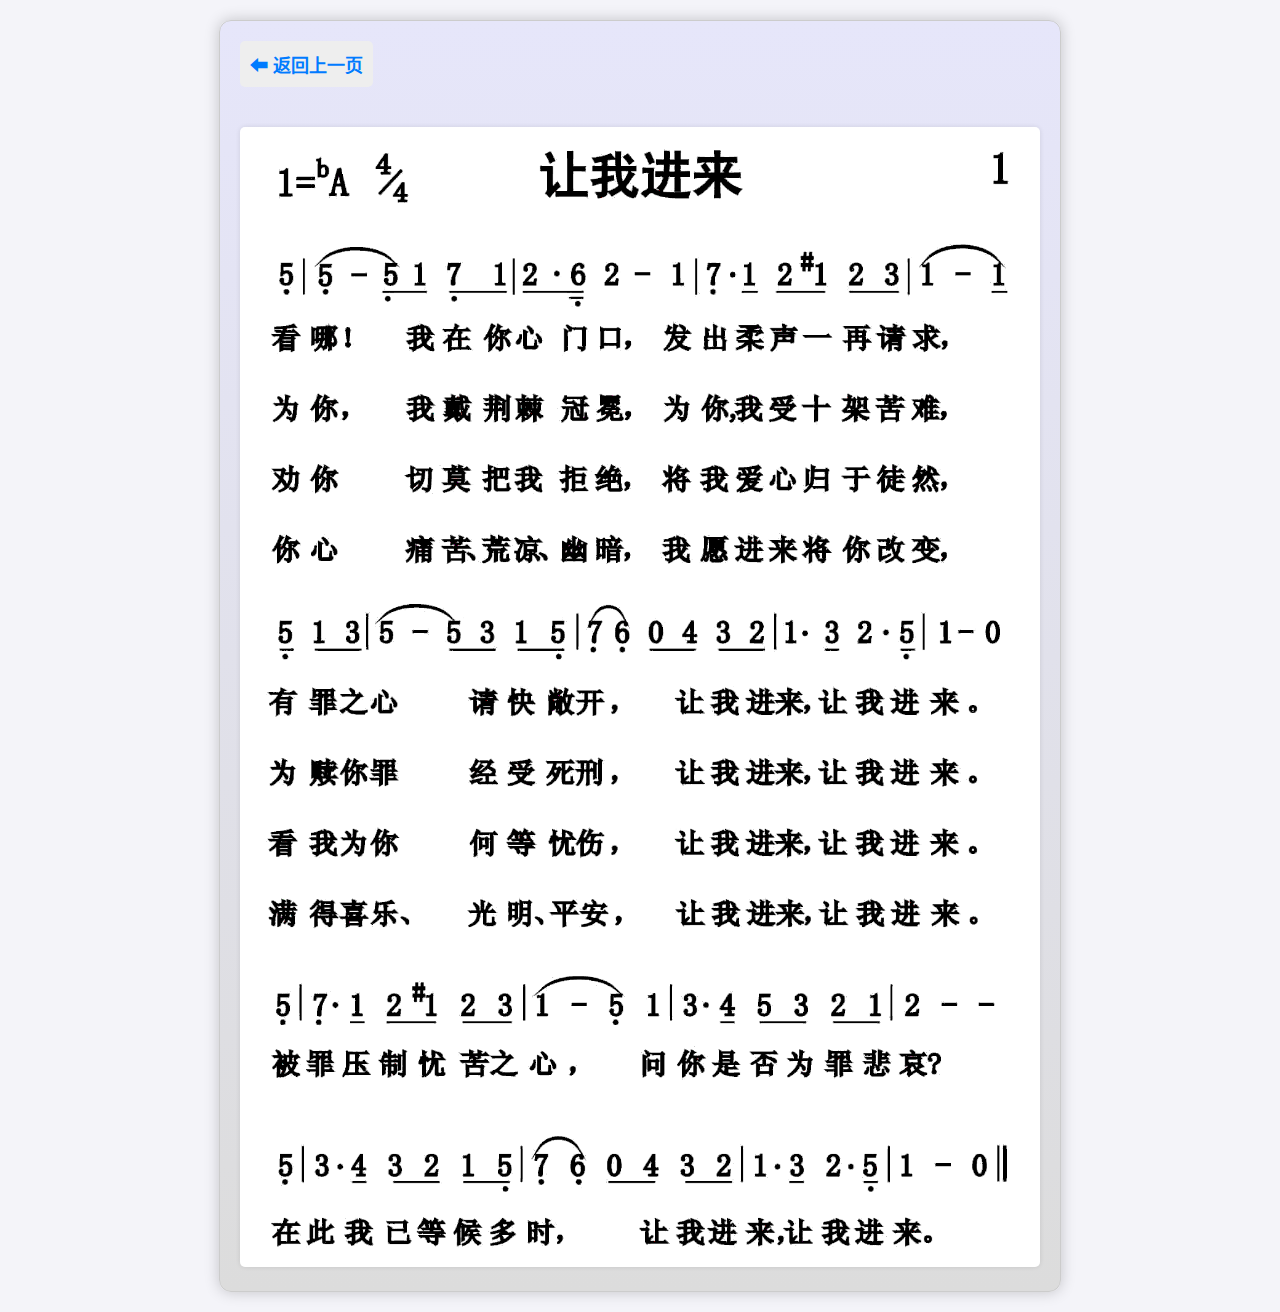
==== songbook1/song1.html @ 6d6421c2 "-wu" ====
<!DOCTYPE html>
<html lang="zh-CN">
<head>
    <meta charset="UTF-8">
    <meta name="viewport" content="width=device-width, initial-scale=1.0">
    <title>1 歌名 - 歌谱</title>
    <link rel="stylesheet" href="../styles.css">
</head>
<body class="song-background">
    <div class="container">
        <div class="back-link">
            <a href="javascript:void(0);" onclick="history.back();">⬅ 返回上一页</a>
        </div>
        <!-- 第一张图片 -->
        <img src="../images/songbook1/song1.jpg" alt="1 歌名 歌谱 第1页" style="max-width: 100%; height: auto;">
    </div>
</body>
</html>
---- styles.css ----
/* 通用样式 */
body {
    font-family: 'Segoe UI', Tahoma, Geneva, Verdana, sans-serif;
    margin: 0;
    padding: 20px;
    background-color: #f4f4f9;
    color: #333;
}

.container {
    max-width: 800px;
    margin: 0 auto;
    padding: 20px;
    background: linear-gradient(to bottom, #e6e6fa, #dcdcdc); /* 柔和的蓝灰色渐变背景 */
    box-shadow: 0 0 15px rgba(0, 0, 0, 0.2);
    border-radius: 12px;
    border: 1px solid #ccc; /* 细边框增加层次感 */
    position: relative;
    overflow: hidden;
}

h1 {
    text-align: center;
    color: #333;
    font-size: 2.2em;
    font-weight: bold;
    margin-bottom: 20px;
    text-shadow: 1px 1px 2px rgba(0, 0, 0, 0.1); /* 增加文字阴影 */
    position: relative;
    z-index: 1;
}

#songbookButtons {
    display: flex;
    justify-content: center;
    margin-bottom: 20px;
    position: relative;
    z-index: 1;
}

#songbookButtons button {
    margin: 10px;
    padding: 12px 24px; /* 增大按钮尺寸 */
    font-size: 18px; /* 增大字体 */
    cursor: pointer;
    color: #fff;
    border: none;
    border-radius: 8px;
    transition: background-color 0.3s, transform 0.3s;
    box-shadow: 0 4px 8px rgba(0, 0, 0, 0.1);
}

/* 颂赞按钮样式 */
#songbookButtons button[data-songbook="songbook1"] {
    background-color: #8B0000; /* 深红色，象征神圣和庄重 */
}

#songbookButtons button[data-songbook="songbook1"]:hover {
    background-color: #A52A2A; /* 浅红色，悬停效果 */
    transform: translateY(-2px);
}

/* 彩虹之歌按钮样式 */
#songbookButtons button[data-songbook="songbook2"] {
    background: linear-gradient(to right, #ff7f7f, #f8b195, #f6c85f, #88d8b0); /* 加深的彩虹渐变 */
    color: #333; /* 深色文字，增加对比度 */
    text-shadow: 1px 1px 2px rgba(255, 255, 255, 0.5); /* 增加文字阴影 */
}

#songbookButtons button[data-songbook="songbook2"]:hover {
    background: linear-gradient(to right, #88d8b0, #f6c85f, #f8b195, #ff7f7f); /* 反向渐变，悬停效果 */
    transform: translateY(-2px);
}

#rangeList {
    display: flex;
    flex-wrap: wrap;
    justify-content: center;
    margin-bottom: 20px;
}

.range-link {
    display: inline-block;
    margin: 5px;
    padding: 10px;
    text-align: center; /* 文字居中 */
    text-decoration: none;
    color: #fff; /* 白色文字 */
    border-radius: 5px;
    width: 120px;
    box-sizing: border-box;
    transition: background-color 0.3s;
}

/* 颂赞歌本范围按钮样式 */
.range-link.songbook1 {
    background-color: #b22222; /* 浅红色 */
}

.range-link.songbook1:hover {
    background-color: #cd5c5c; /* 更浅的红色 */
}

/* 彩虹之歌范围按钮样式 */
.range-link.songbook2 {
    background: linear-gradient(to right, #ffb3b3, #fbc4a4, #f9d78c, #b2e2c2); /* 浅彩虹渐变 */
    color: #333; /* 深色文字，增加对比度 */
    text-shadow: 1px 1px 2px rgba(255, 255, 255, 0.5); /* 增加文字阴影 */
}

.range-link.songbook2:hover {
    background: linear-gradient(to right, #b2e2c2, #f9d78c, #fbc4a4, #ffb3b3); /* 反向浅彩虹渐变 */
}

ul {
    list-style-type: none;
    padding: 0;
}

li {
    padding: 10px;
    border-bottom: 1px solid #ddd;
}

li a {
    text-decoration: none;
    color: #007bff;
    display: block;
    transition: color 0.3s;
}

li a:hover {
    color: #0056b3;
}

.back-link {
    margin-bottom: 20px;
}

.back-link a {
    text-decoration: none;
    color: #007bff;
    font-size: 18px;
    font-weight: bold;
    display: inline-block;
    padding: 10px;
    background-color: #eee;
    border-radius: 5px;
    transition: background-color 0.3s;
}

.back-link a:hover {
    background-color: #ddd;
}

img {
    max-width: 100%;
    height: auto;
    margin-top: 20px;
    border-radius: 5px;
    box-shadow: 0 0 5px rgba(0, 0, 0, 0.1);
}
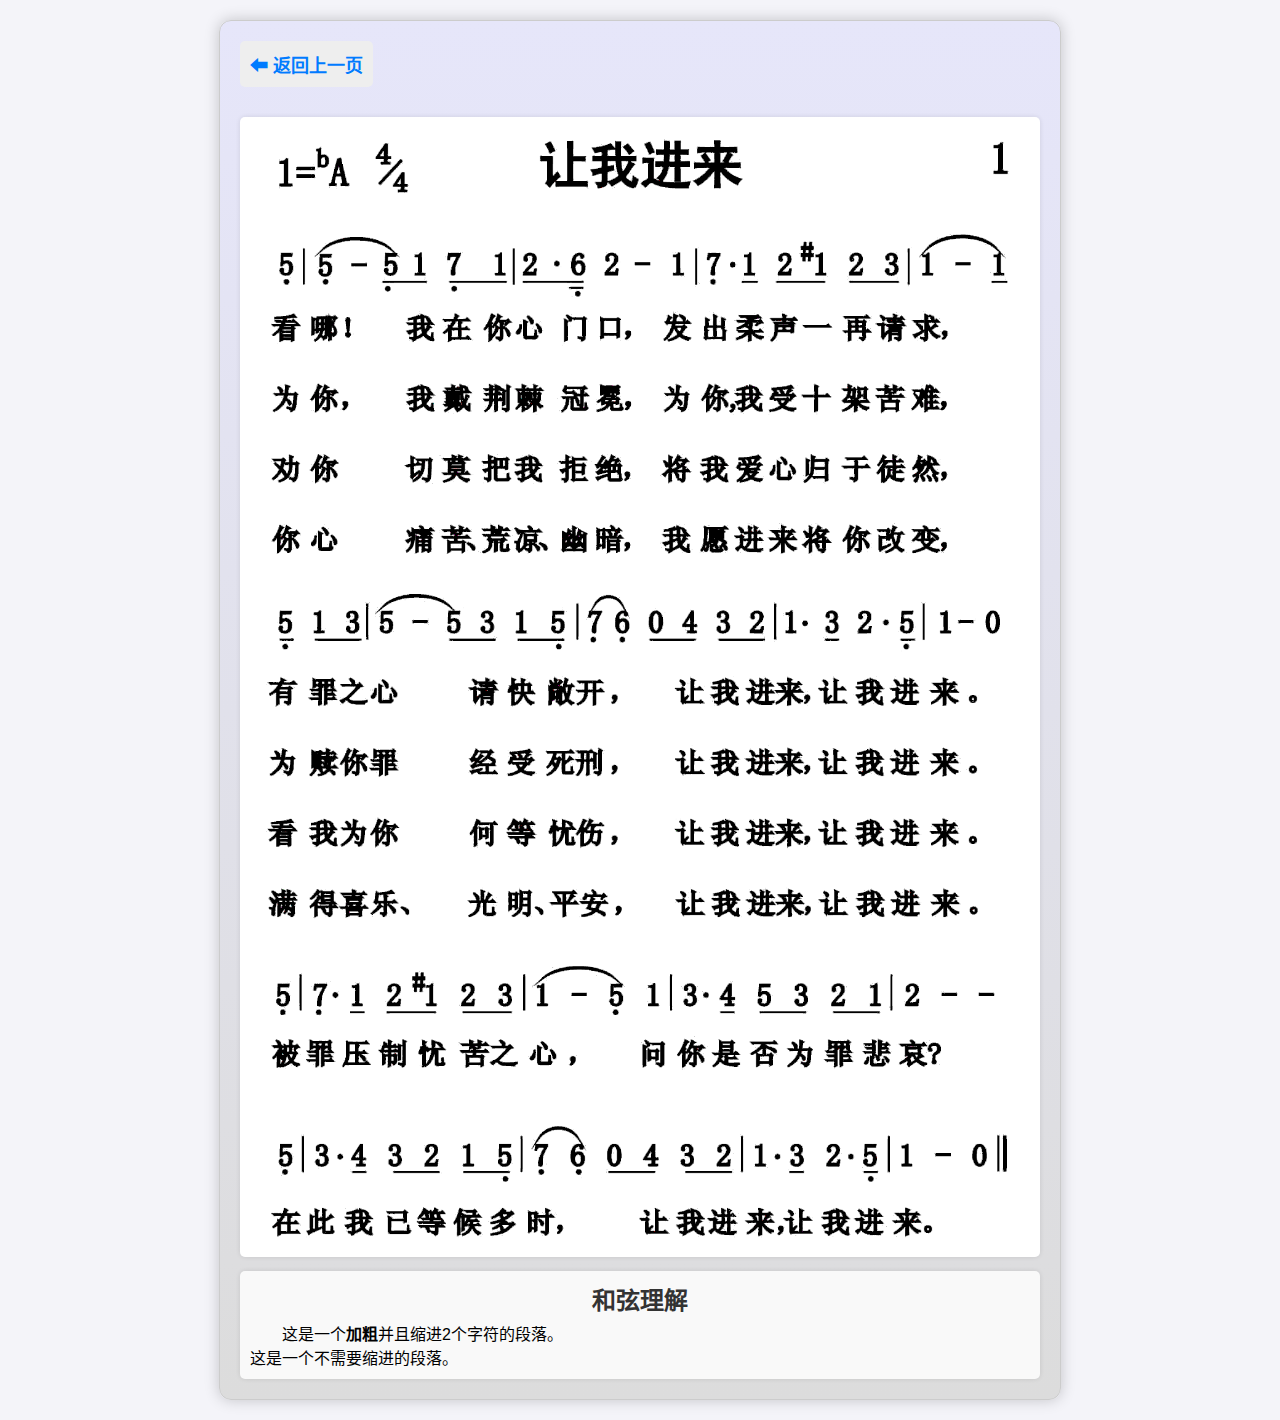
==== commit 6184dac6: "改动Songbook的CSS，新增文本框" ====
--- a/songbook1/song1.html
+++ b/songbook1/song1.html
@@ -3,8 +3,83 @@
 <head>
     <meta charset="UTF-8">
     <meta name="viewport" content="width=device-width, initial-scale=1.0">
-    <title>1 歌名 - 歌谱</title>
-    <link rel="stylesheet" href="../styles.css">
+    <title>1</title>
+    <style>
+        /* 通用样式 */
+        body {
+            font-family: 'Segoe UI', Tahoma, Geneva, Verdana, sans-serif;
+            margin: 0;
+            padding: 20px;
+            background-color: #f4f4f9;
+            color: #333;
+        }
+
+        .container {
+            max-width: 800px;
+            margin: 0 auto;
+            padding: 20px;
+            background: linear-gradient(to bottom, #e6e6fa, #dcdcdc);
+            box-shadow: 0 0 15px rgba(0, 0, 0, 0.2);
+            border-radius: 12px;
+            border: 1px solid #ccc;
+            position: relative;
+            overflow: hidden;
+        }
+
+        .back-link {
+            margin-bottom: 10px; /* 缩小距离 */
+        }
+
+        .back-link a {
+            text-decoration: none;
+            color: #007bff;
+            font-size: 18px;
+            font-weight: bold;
+            display: inline-block;
+            padding: 10px;
+            background-color: #eee;
+            border-radius: 5px;
+            transition: background-color 0.3s;
+        }
+
+        .back-link a:hover {
+            background-color: #ddd;
+        }
+
+        img {
+            max-width: 100%;
+            height: auto;
+            margin-top: 20px;
+            border-radius: 5px;
+            box-shadow: 0 0 5px rgba(0, 0, 0, 0.1);
+        }
+
+        .image-description {
+            margin-top: 10px; /* 图片和文本框之间的距离 */
+            padding: 10px;
+            background-color: #f9f9f9;
+            border-radius: 5px;
+            box-shadow: 0 0 5px rgba(0, 0, 0, 0.1);
+        }
+
+        .image-description h2 {
+            margin: 0 0 5px 0;
+            font-size: 1.5em;
+            color: #333;
+            text-align: center; /* 标题居中显示 */
+        }
+
+        .image-description p {
+            margin: 0;
+            color: #000; /* 将字体颜色设置为黑色 */
+            text-indent: 2em; /* 默认缩进2个字符 */
+            text-align: left; /* 正文左对齐 */
+        }
+
+        .image-description p.no-indent {
+            text-indent: 0; /* 无缩进 */
+        }
+    </style>
 </head>
 <body class="song-background">
     <div class="container">
@@ -12,7 +87,13 @@
             <a href="javascript:void(0);" onclick="history.back();">⬅ 返回上一页</a>
         </div>
         <!-- 第一张图片 -->
-        <img src="../images/songbook1/song1.jpg" alt="1 歌名 歌谱 第1页" style="max-width: 100%; height: auto;">
+        <img src="../images/songbook1/song1.jpg" alt="第1页">
+        <!-- 新的文本框 -->
+        <div class="image-description">
+            <h2>和弦理解</h2>
+            <p>这是一个<strong>加粗</strong>并且缩进2个字符的段落。</p>
+            <p class="no-indent">这是一个不需要缩进的段落。</p>
+        </div>
     </div>
 </body>
 </html>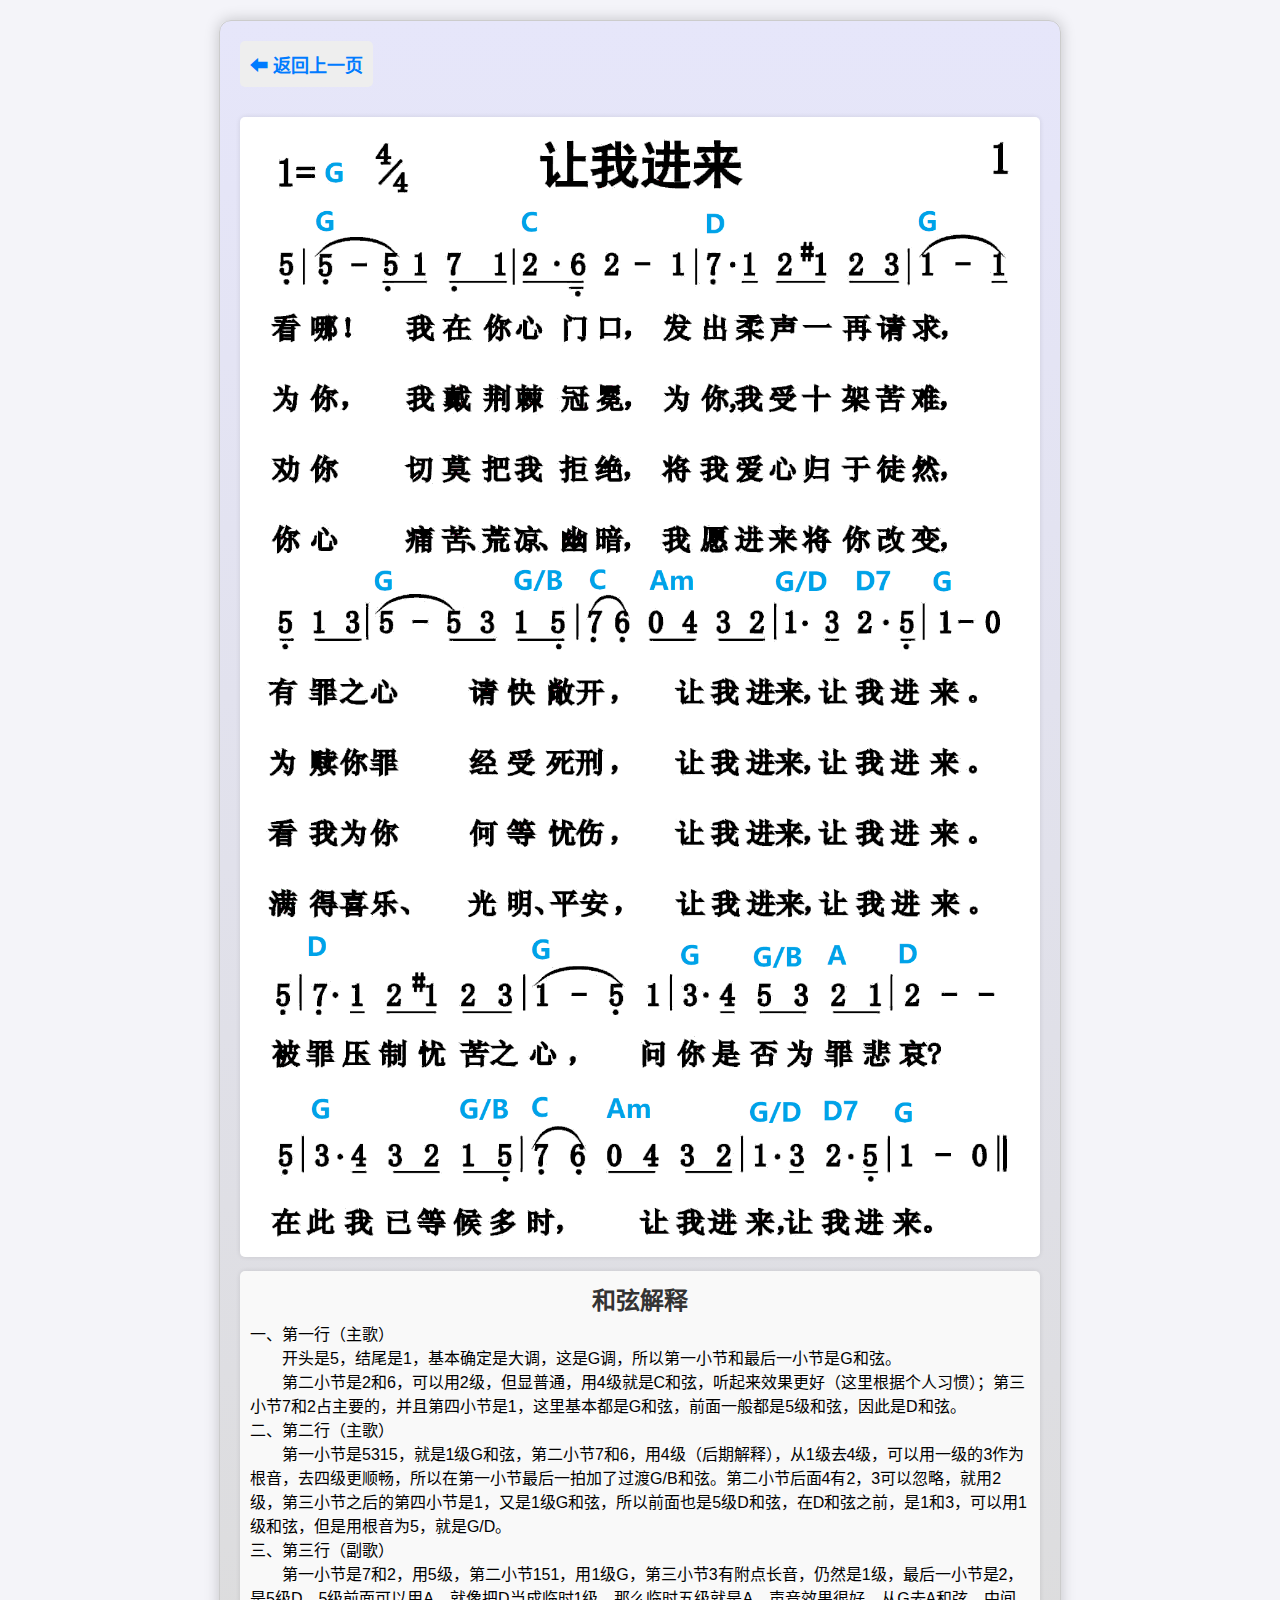
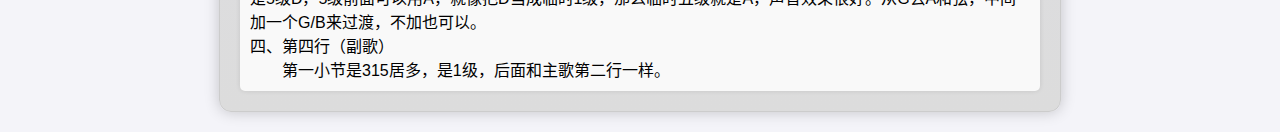
==== commit a5a53c74: "song1 chord" ====
--- a/songbook1/song1.html
+++ b/songbook1/song1.html
@@ -90,9 +90,16 @@
         <img src="../images/songbook1/song1.jpg" alt="第1页">
         <!-- 新的文本框 -->
         <div class="image-description">
-            <h2>和弦理解</h2>
-            <p>这是一个<strong>加粗</strong>并且缩进2个字符的段落。</p>
-            <p class="no-indent">这是一个不需要缩进的段落。</p>
+            <h2>和弦解释</h2>
+            <p class="no-indent">一、第一行（主歌）</p>
+            <p>开头是5，结尾是1，基本确定是大调，这是G调，所以第一小节和最后一小节是G和弦。</p>
+            <p>第二小节是2和6，可以用2级，但显普通，用4级就是C和弦，听起来效果更好（这里根据个人习惯）；第三小节7和2占主要的，并且第四小节是1，这里基本都是G和弦，前面一般都是5级和弦，因此是D和弦。</p>
+            <p class="no-indent">二、第二行（主歌）</p>
+            <p>第一小节是5315，就是1级G和弦，第二小节7和6，用4级（后期解释），从1级去4级，可以用一级的3作为根音，去四级更顺畅，所以在第一小节最后一拍加了过渡G/B和弦。第二小节后面4有2，3可以忽略，就用2级，第三小节之后的第四小节是1，又是1级G和弦，所以前面也是5级D和弦，在D和弦之前，是1和3，可以用1级和弦，但是用根音为5，就是G/D。</p>
+            <p class="no-indent">三、第三行（副歌）</p>
+            <p>第一小节是7和2，用5级，第二小节151，用1级G，第三小节3有附点长音，仍然是1级，最后一小节是2，是5级D，5级前面可以用A，就像把D当成临时1级，那么临时五级就是A，声音效果很好。从G去A和弦，中间加一个G/B来过渡，不加也可以。</p>
+            <p class="no-indent">四、第四行（副歌）</p>
+            <p>第一小节是315居多，是1级，后面和主歌第二行一样。</p>
         </div>
     </div>
 </body>
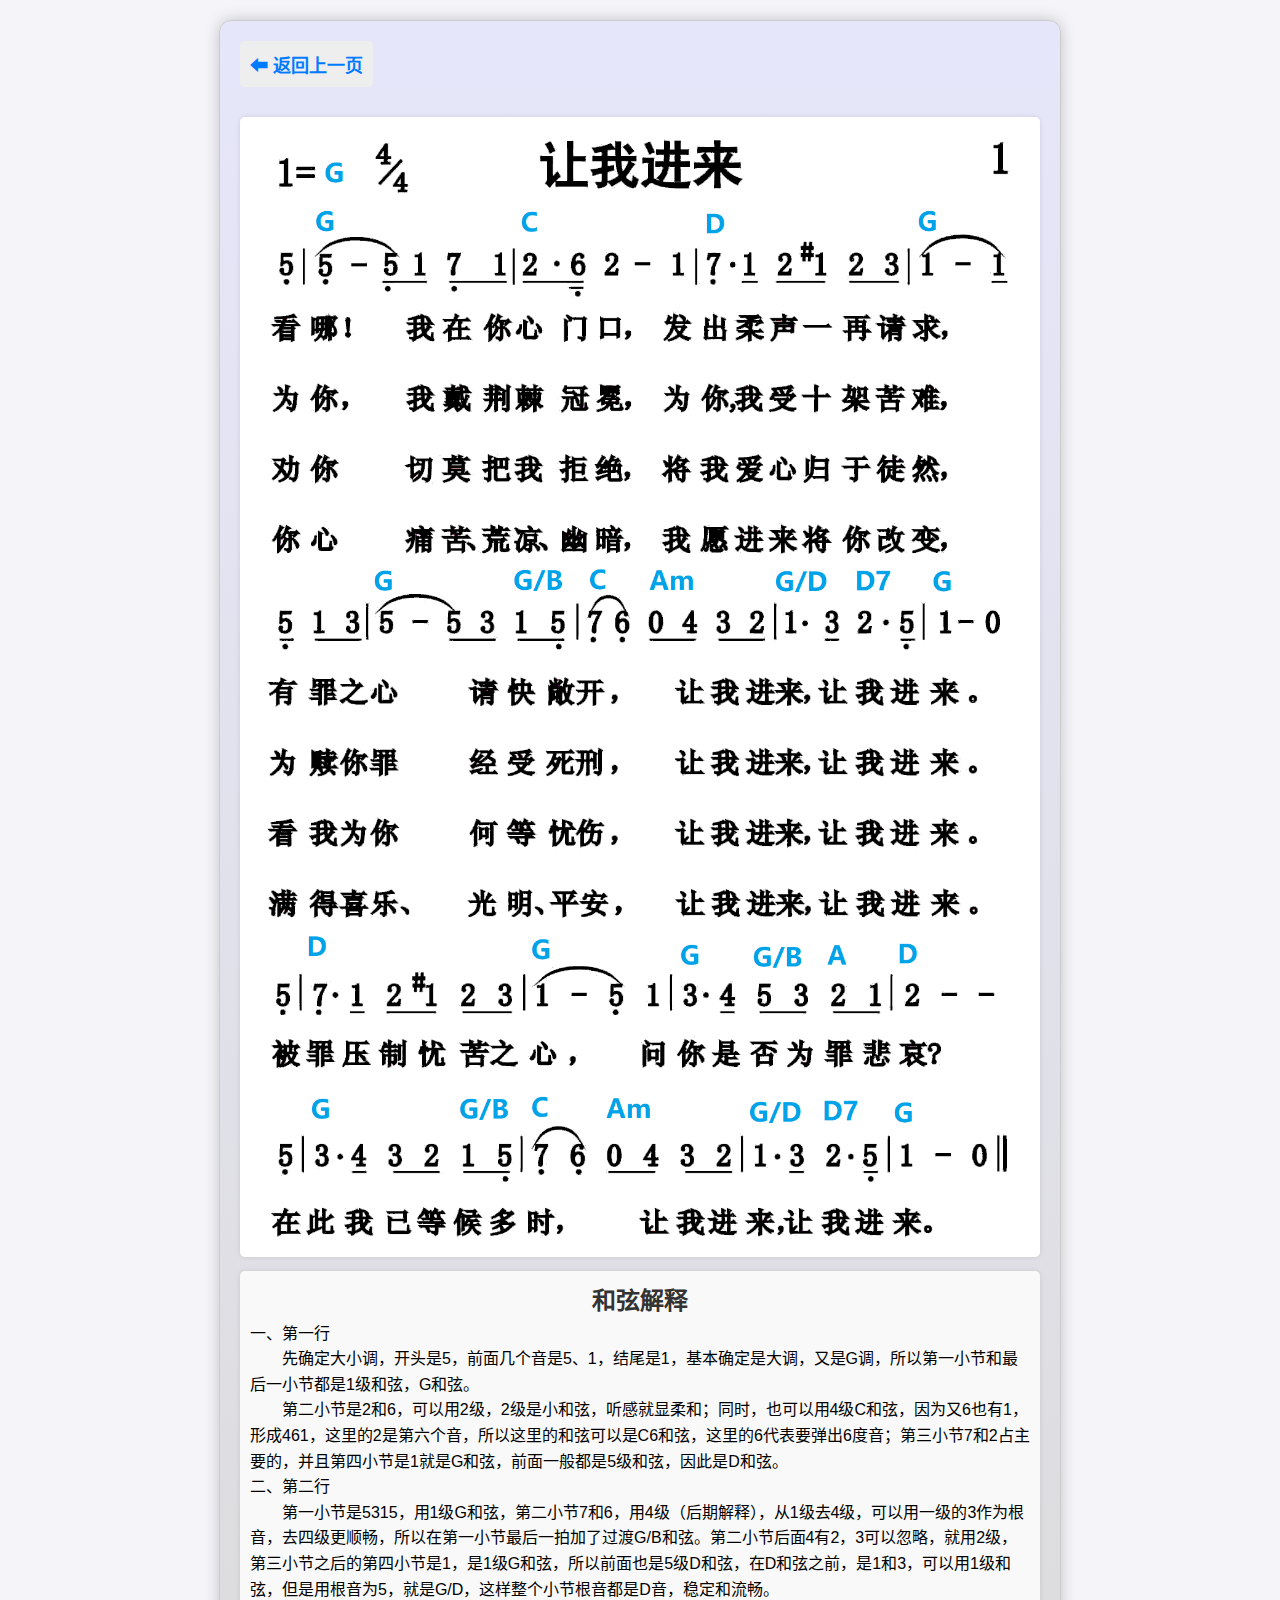
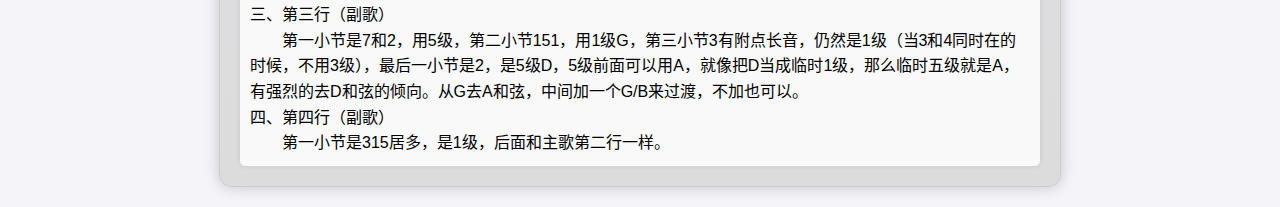
==== commit 554ba715: "song1更新" ====
--- a/songbook1/song1.html
+++ b/songbook1/song1.html
@@ -74,6 +74,8 @@
             color: #000; /* 将字体颜色设置为黑色 */
             text-indent: 2em; /* 默认缩进2个字符 */
             text-align: left; /* 正文左对齐 */
+            line-height: 1.6; /* 增加行间距 */
+            font-size: 16px; /* 增加字体大小 */
         }
 
         .image-description p.no-indent {
@@ -91,13 +93,13 @@
         <!-- 新的文本框 -->
         <div class="image-description">
             <h2>和弦解释</h2>
-            <p class="no-indent">一、第一行（主歌）</p>
-            <p>开头是5，结尾是1，基本确定是大调，这是G调，所以第一小节和最后一小节是G和弦。</p>
-            <p>第二小节是2和6，可以用2级，但显普通，用4级就是C和弦，听起来效果更好（这里根据个人习惯）；第三小节7和2占主要的，并且第四小节是1，这里基本都是G和弦，前面一般都是5级和弦，因此是D和弦。</p>
-            <p class="no-indent">二、第二行（主歌）</p>
-            <p>第一小节是5315，就是1级G和弦，第二小节7和6，用4级（后期解释），从1级去4级，可以用一级的3作为根音，去四级更顺畅，所以在第一小节最后一拍加了过渡G/B和弦。第二小节后面4有2，3可以忽略，就用2级，第三小节之后的第四小节是1，又是1级G和弦，所以前面也是5级D和弦，在D和弦之前，是1和3，可以用1级和弦，但是用根音为5，就是G/D。</p>
+            <p class="no-indent">一、第一行</p>
+            <p>先确定大小调，开头是5，前面几个音是5、1，结尾是1，基本确定是大调，又是G调，所以第一小节和最后一小节都是1级和弦，G和弦。</p>
+            <p>第二小节是2和6，可以用2级，2级是小和弦，听感就显柔和；同时，也可以用4级C和弦，因为又6也有1，形成461，这里的2是第六个音，所以这里的和弦可以是C6和弦，这里的6代表要弹出6度音；第三小节7和2占主要的，并且第四小节是1就是G和弦，前面一般都是5级和弦，因此是D和弦。</p>
+            <p class="no-indent">二、第二行</p>
+            <p>第一小节是5315，用1级G和弦，第二小节7和6，用4级（后期解释），从1级去4级，可以用一级的3作为根音，去四级更顺畅，所以在第一小节最后一拍加了过渡G/B和弦。第二小节后面4有2，3可以忽略，就用2级，第三小节之后的第四小节是1，是1级G和弦，所以前面也是5级D和弦，在D和弦之前，是1和3，可以用1级和弦，但是用根音为5，就是G/D，这样整个小节根音都是D音，稳定和流畅。</p>
             <p class="no-indent">三、第三行（副歌）</p>
-            <p>第一小节是7和2，用5级，第二小节151，用1级G，第三小节3有附点长音，仍然是1级，最后一小节是2，是5级D，5级前面可以用A，就像把D当成临时1级，那么临时五级就是A，声音效果很好。从G去A和弦，中间加一个G/B来过渡，不加也可以。</p>
+            <p>第一小节是7和2，用5级，第二小节151，用1级G，第三小节3有附点长音，仍然是1级（当3和4同时在的时候，不用3级），最后一小节是2，是5级D，5级前面可以用A，就像把D当成临时1级，那么临时五级就是A，有强烈的去D和弦的倾向。从G去A和弦，中间加一个G/B来过渡，不加也可以。</p>
             <p class="no-indent">四、第四行（副歌）</p>
             <p>第一小节是315居多，是1级，后面和主歌第二行一样。</p>
         </div>
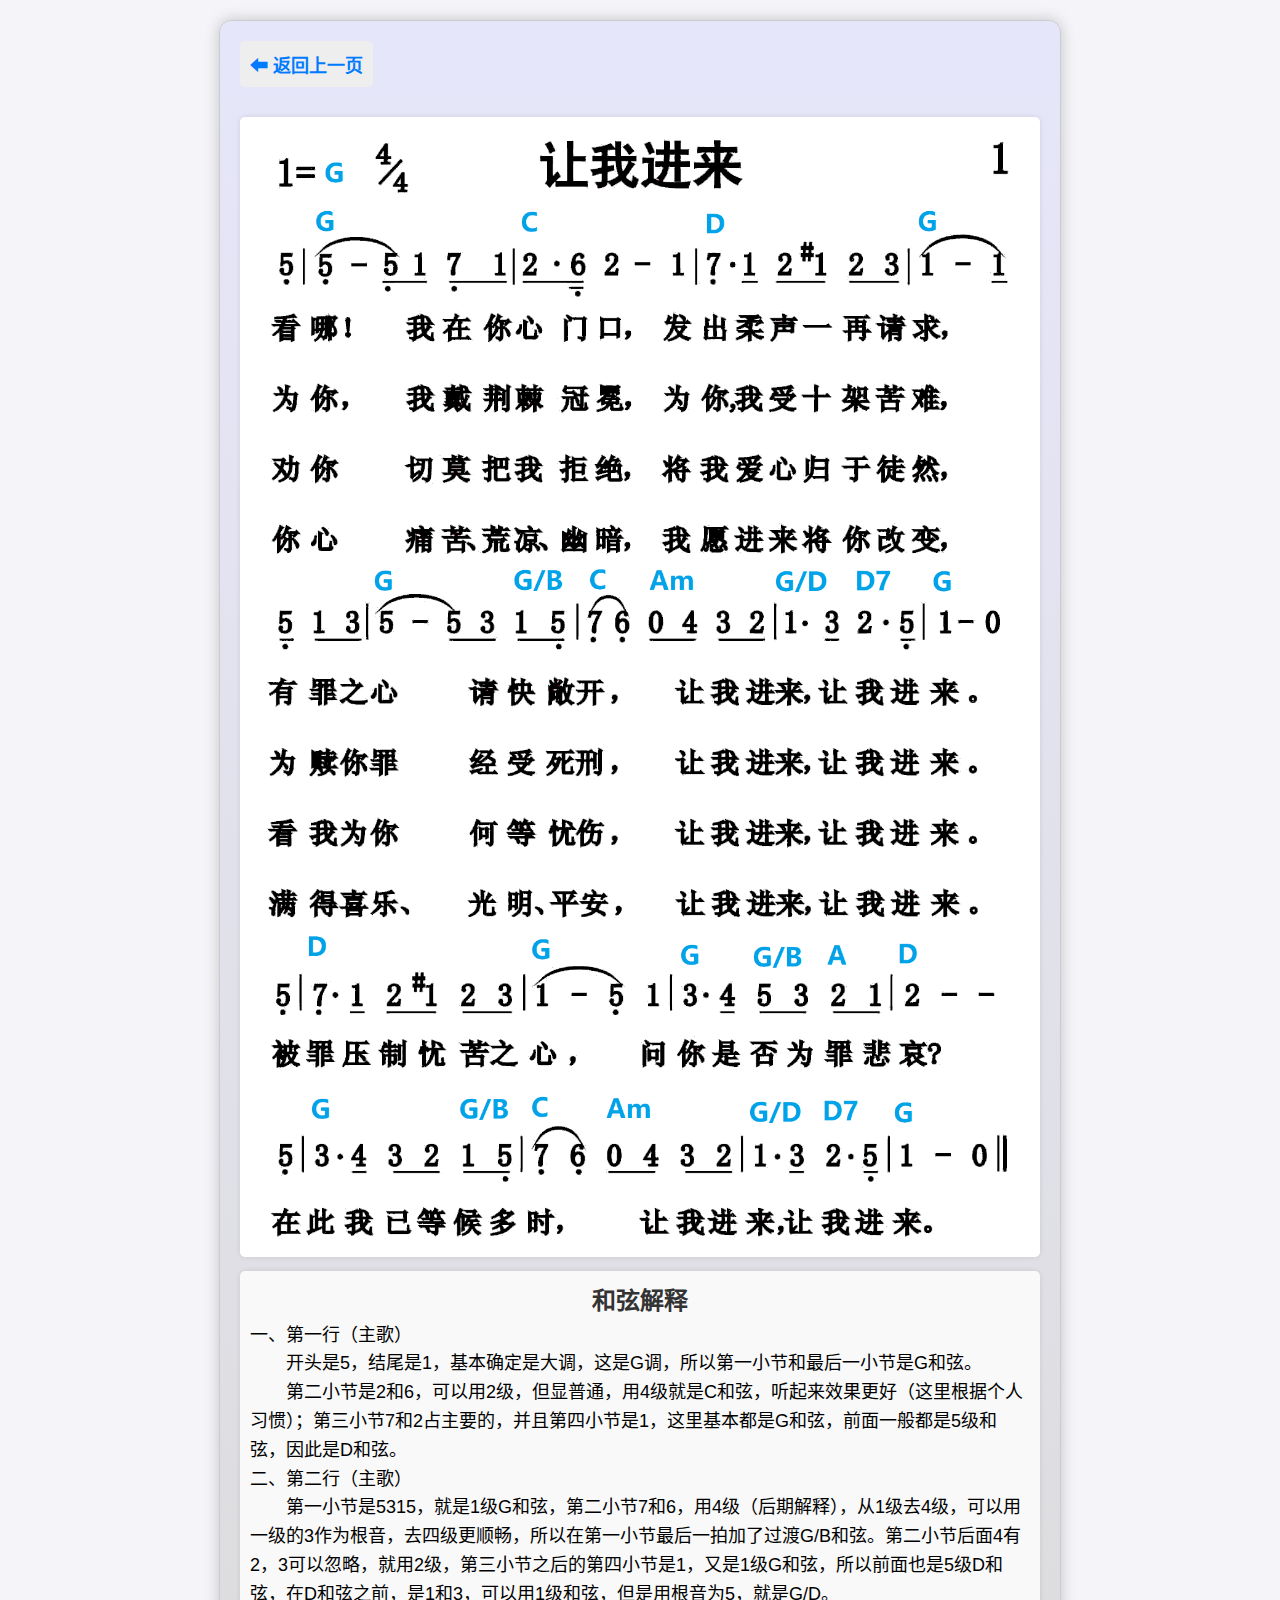
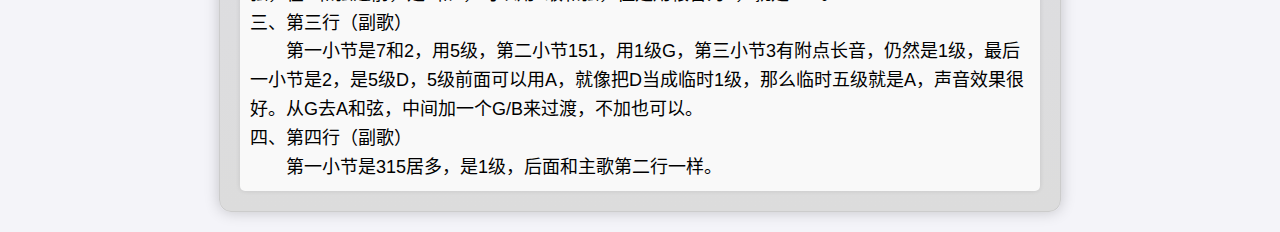
==== commit f0644e36: "字体大小" ====
--- a/songbook1/song1.html
+++ b/songbook1/song1.html
@@ -75,7 +75,7 @@
             text-indent: 2em; /* 默认缩进2个字符 */
             text-align: left; /* 正文左对齐 */
             line-height: 1.6; /* 增加行间距 */
-            font-size: 16px; /* 增加字体大小 */
+            font-size: 18px; /* 增加字体大小 */
         }
 
         .image-description p.no-indent {
@@ -93,13 +93,13 @@
         <!-- 新的文本框 -->
         <div class="image-description">
             <h2>和弦解释</h2>
-            <p class="no-indent">一、第一行</p>
-            <p>先确定大小调，开头是5，前面几个音是5、1，结尾是1，基本确定是大调，又是G调，所以第一小节和最后一小节都是1级和弦，G和弦。</p>
-            <p>第二小节是2和6，可以用2级，2级是小和弦，听感就显柔和；同时，也可以用4级C和弦，因为又6也有1，形成461，这里的2是第六个音，所以这里的和弦可以是C6和弦，这里的6代表要弹出6度音；第三小节7和2占主要的，并且第四小节是1就是G和弦，前面一般都是5级和弦，因此是D和弦。</p>
-            <p class="no-indent">二、第二行</p>
-            <p>第一小节是5315，用1级G和弦，第二小节7和6，用4级（后期解释），从1级去4级，可以用一级的3作为根音，去四级更顺畅，所以在第一小节最后一拍加了过渡G/B和弦。第二小节后面4有2，3可以忽略，就用2级，第三小节之后的第四小节是1，是1级G和弦，所以前面也是5级D和弦，在D和弦之前，是1和3，可以用1级和弦，但是用根音为5，就是G/D，这样整个小节根音都是D音，稳定和流畅。</p>
+            <p class="no-indent">一、第一行（主歌）</p>
+            <p>开头是5，结尾是1，基本确定是大调，这是G调，所以第一小节和最后一小节是G和弦。</p>
+            <p>第二小节是2和6，可以用2级，但显普通，用4级就是C和弦，听起来效果更好（这里根据个人习惯）；第三小节7和2占主要的，并且第四小节是1，这里基本都是G和弦，前面一般都是5级和弦，因此是D和弦。</p>
+            <p class="no-indent">二、第二行（主歌）</p>
+            <p>第一小节是5315，就是1级G和弦，第二小节7和6，用4级（后期解释），从1级去4级，可以用一级的3作为根音，去四级更顺畅，所以在第一小节最后一拍加了过渡G/B和弦。第二小节后面4有2，3可以忽略，就用2级，第三小节之后的第四小节是1，又是1级G和弦，所以前面也是5级D和弦，在D和弦之前，是1和3，可以用1级和弦，但是用根音为5，就是G/D。</p>
             <p class="no-indent">三、第三行（副歌）</p>
-            <p>第一小节是7和2，用5级，第二小节151，用1级G，第三小节3有附点长音，仍然是1级（当3和4同时在的时候，不用3级），最后一小节是2，是5级D，5级前面可以用A，就像把D当成临时1级，那么临时五级就是A，有强烈的去D和弦的倾向。从G去A和弦，中间加一个G/B来过渡，不加也可以。</p>
+            <p>第一小节是7和2，用5级，第二小节151，用1级G，第三小节3有附点长音，仍然是1级，最后一小节是2，是5级D，5级前面可以用A，就像把D当成临时1级，那么临时五级就是A，声音效果很好。从G去A和弦，中间加一个G/B来过渡，不加也可以。</p>
             <p class="no-indent">四、第四行（副歌）</p>
             <p>第一小节是315居多，是1级，后面和主歌第二行一样。</p>
         </div>
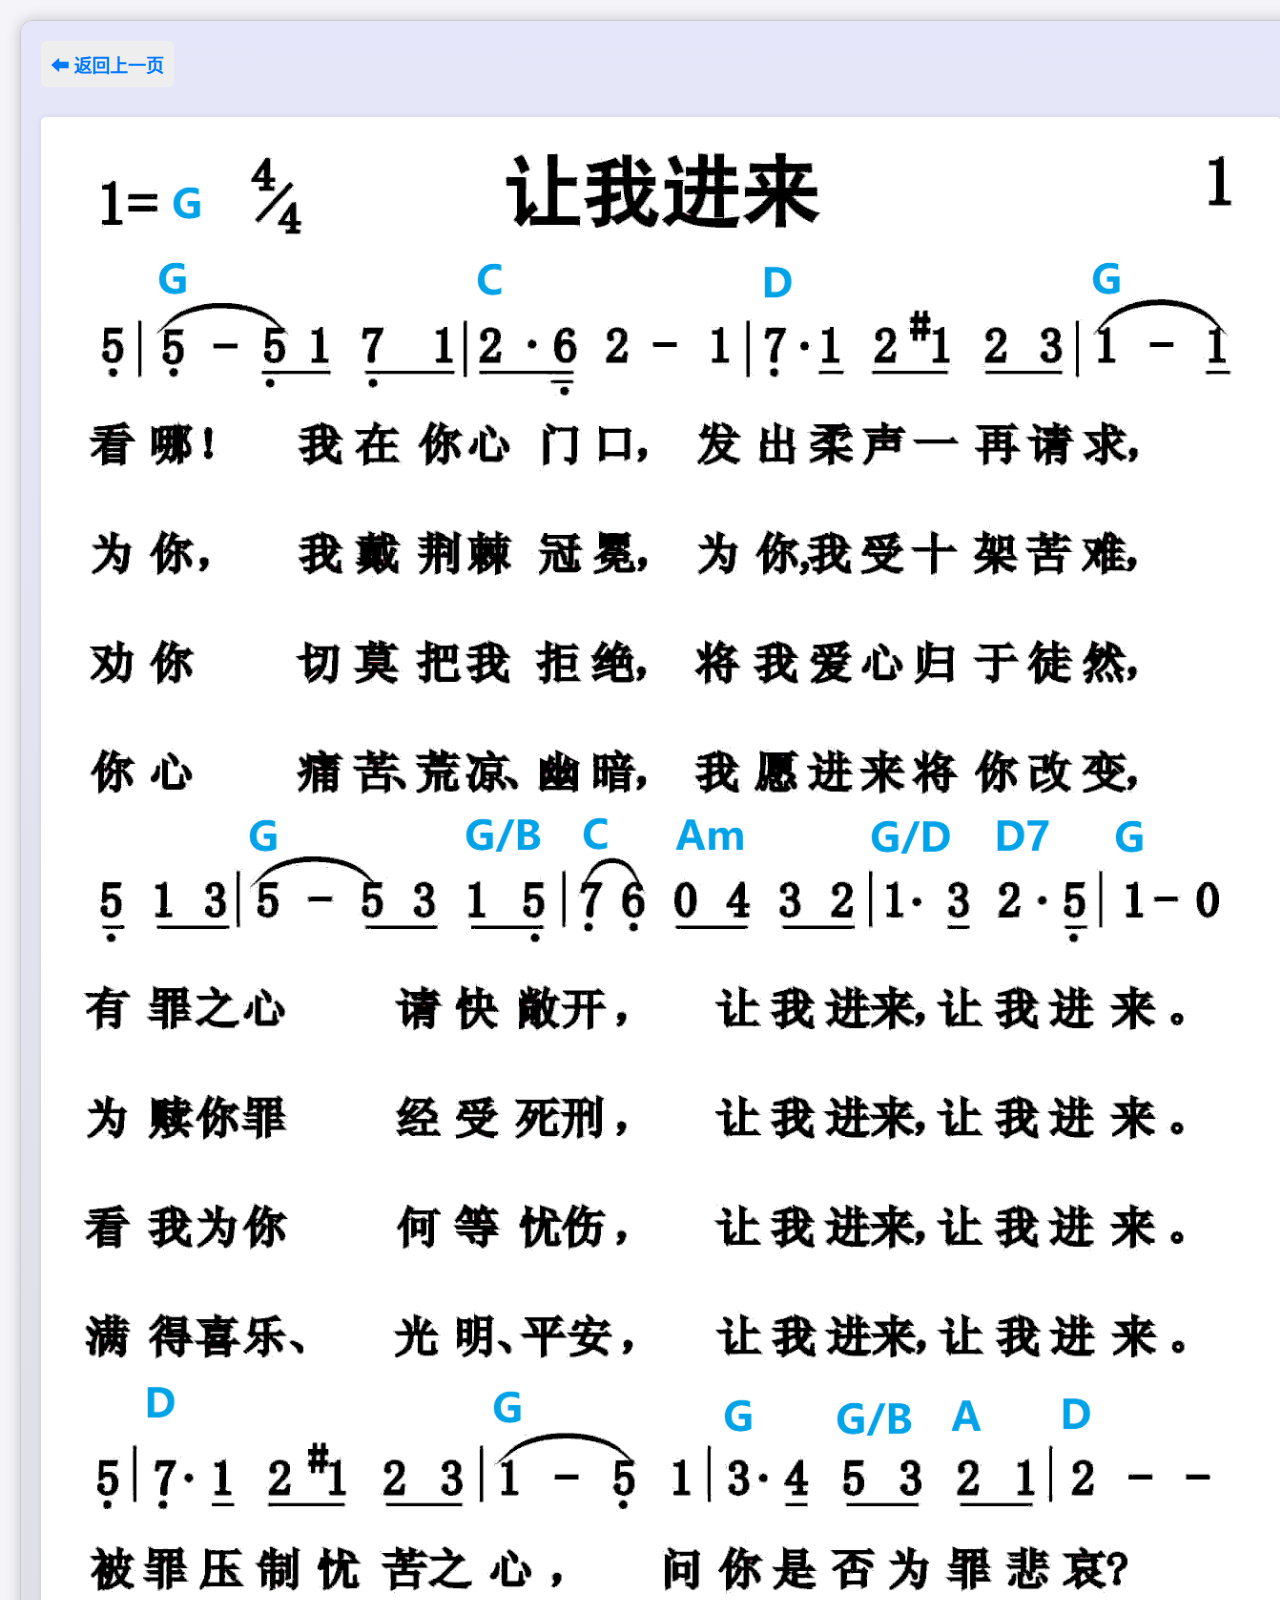
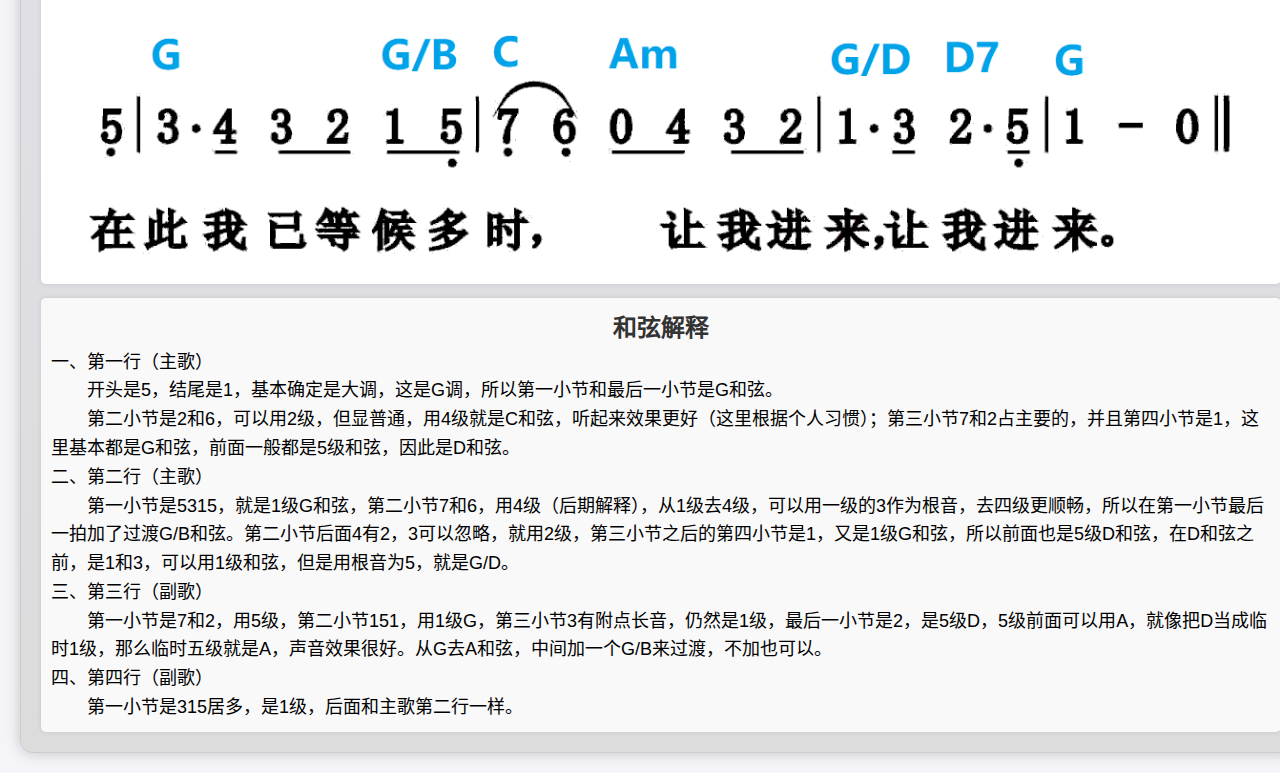
==== commit 68d2cffd: "容器100%" ====
--- a/songbook1/song1.html
+++ b/songbook1/song1.html
@@ -15,8 +15,8 @@
         }
 
         .container {
-            max-width: 800px;
-            margin: 0 auto;
+            width: 100%; /* 设置宽度为100% */
+            margin: 0; /* 去掉水平外边距 */
             padding: 20px;
             background: linear-gradient(to bottom, #e6e6fa, #dcdcdc);
             box-shadow: 0 0 15px rgba(0, 0, 0, 0.2);
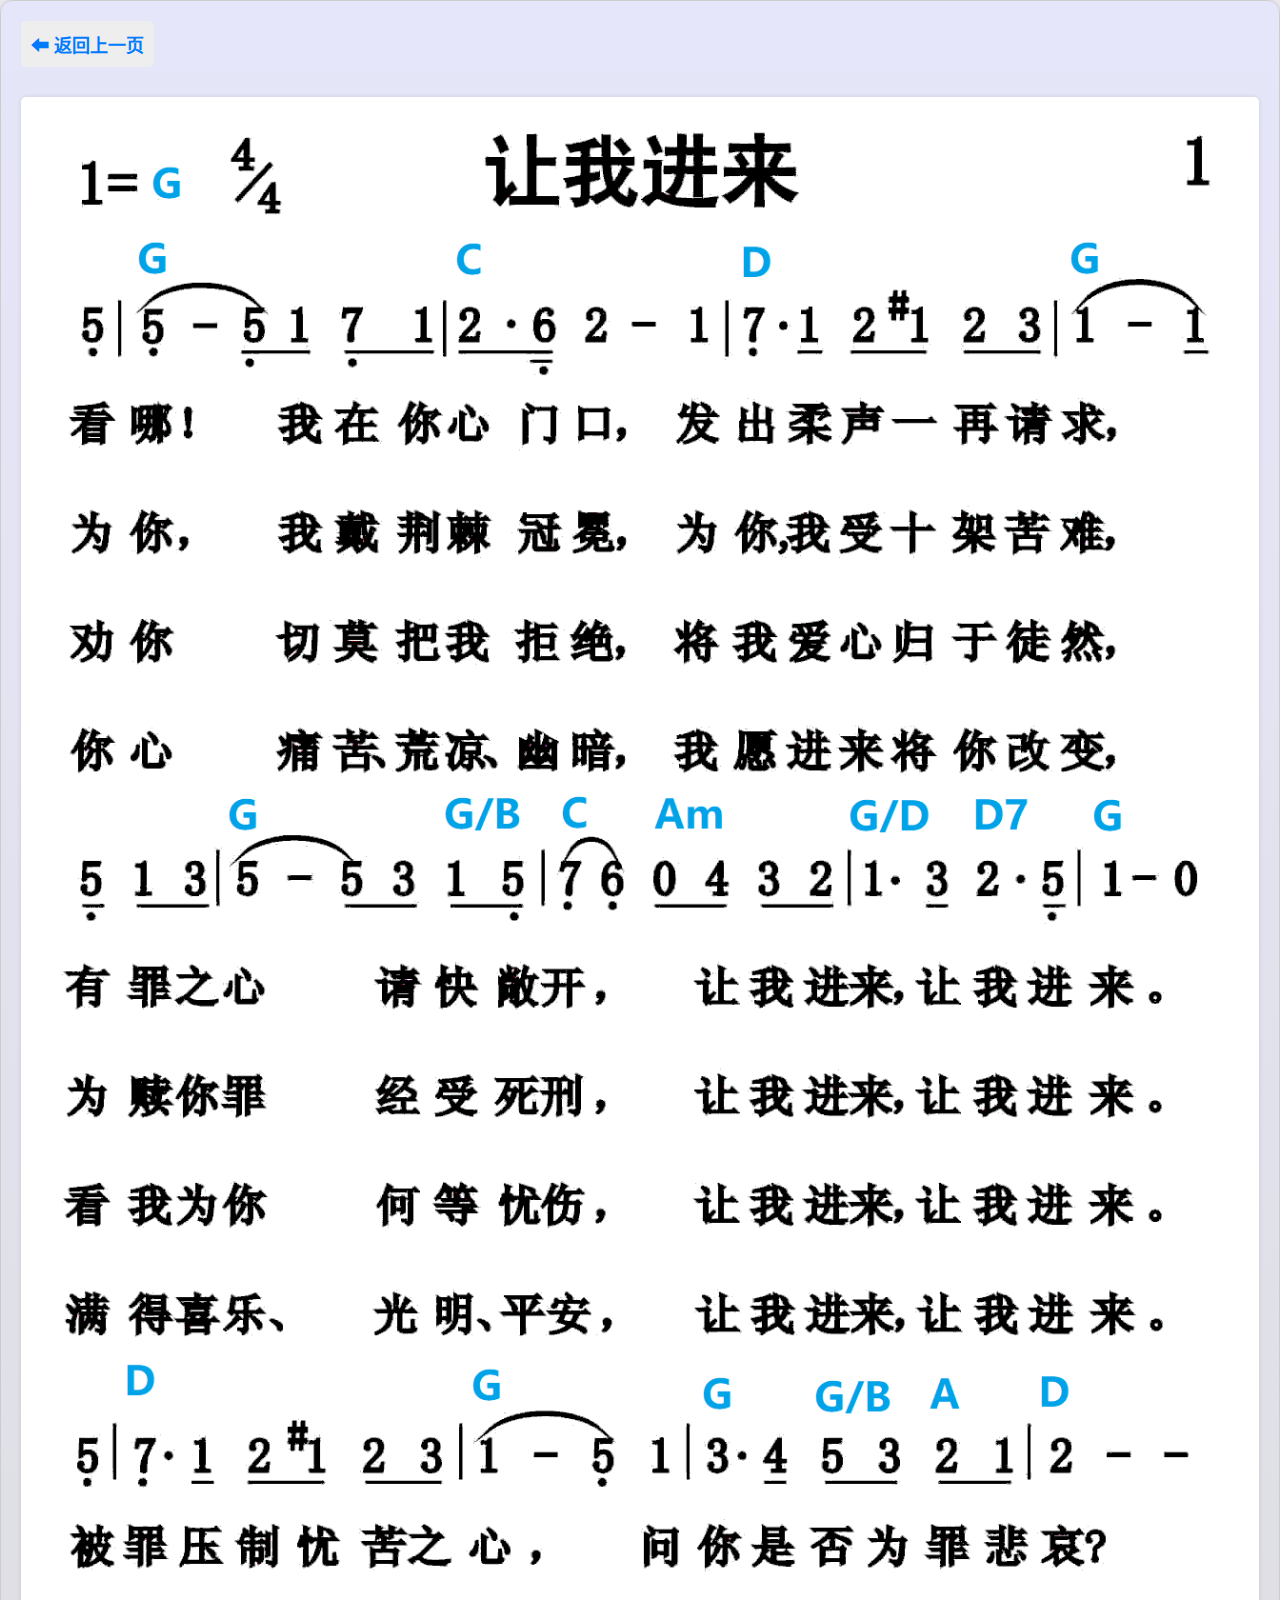
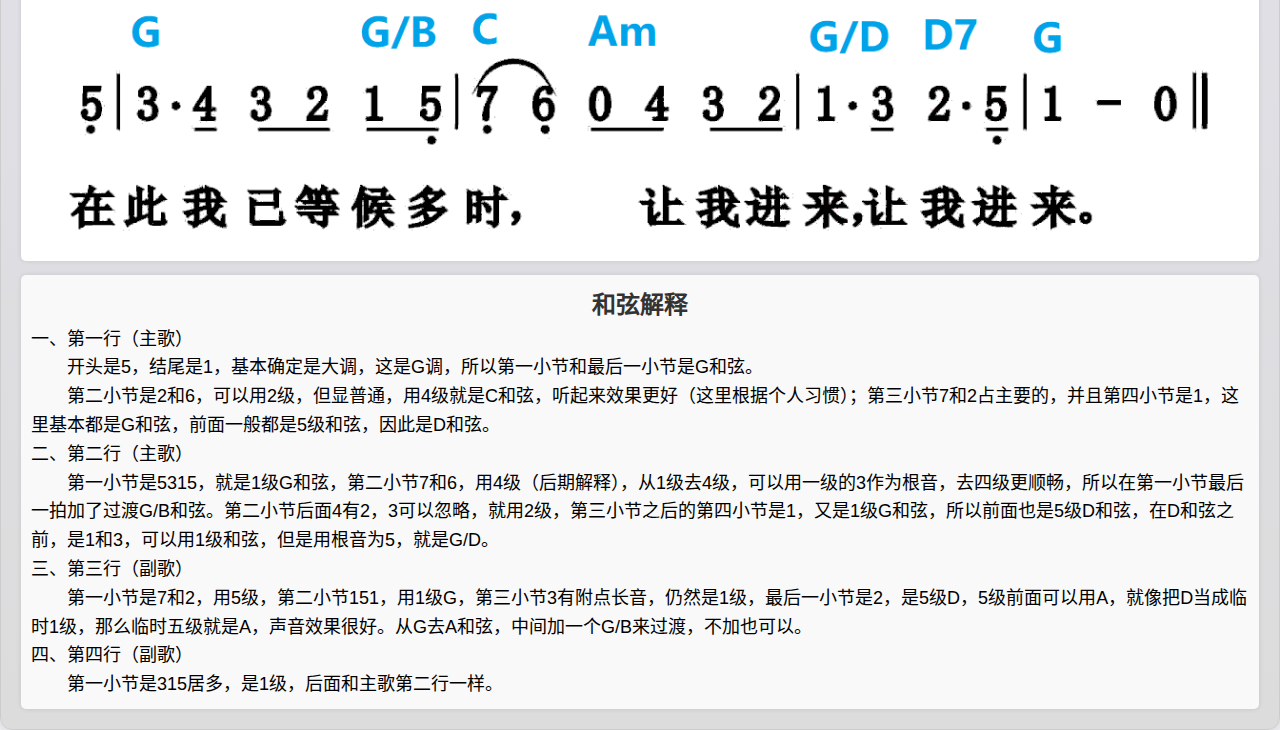
==== commit 5dbd13dc: "容器修改" ====
--- a/songbook1/song1.html
+++ b/songbook1/song1.html
@@ -9,7 +9,7 @@
         body {
             font-family: 'Segoe UI', Tahoma, Geneva, Verdana, sans-serif;
             margin: 0;
-            padding: 20px;
+            padding: 0; /* 去掉body的填充 */
             background-color: #f4f4f9;
             color: #333;
         }
@@ -17,13 +17,14 @@
         .container {
             width: 100%; /* 设置宽度为100% */
             margin: 0; /* 去掉水平外边距 */
-            padding: 20px;
+            padding: 20px; /* 仅保留内部填充 */
             background: linear-gradient(to bottom, #e6e6fa, #dcdcdc);
             box-shadow: 0 0 15px rgba(0, 0, 0, 0.2);
             border-radius: 12px;
             border: 1px solid #ccc;
             position: relative;
             overflow: hidden;
+            box-sizing: border-box; /* 确保填充和边框包含在宽度内 */
         }
 
         .back-link {
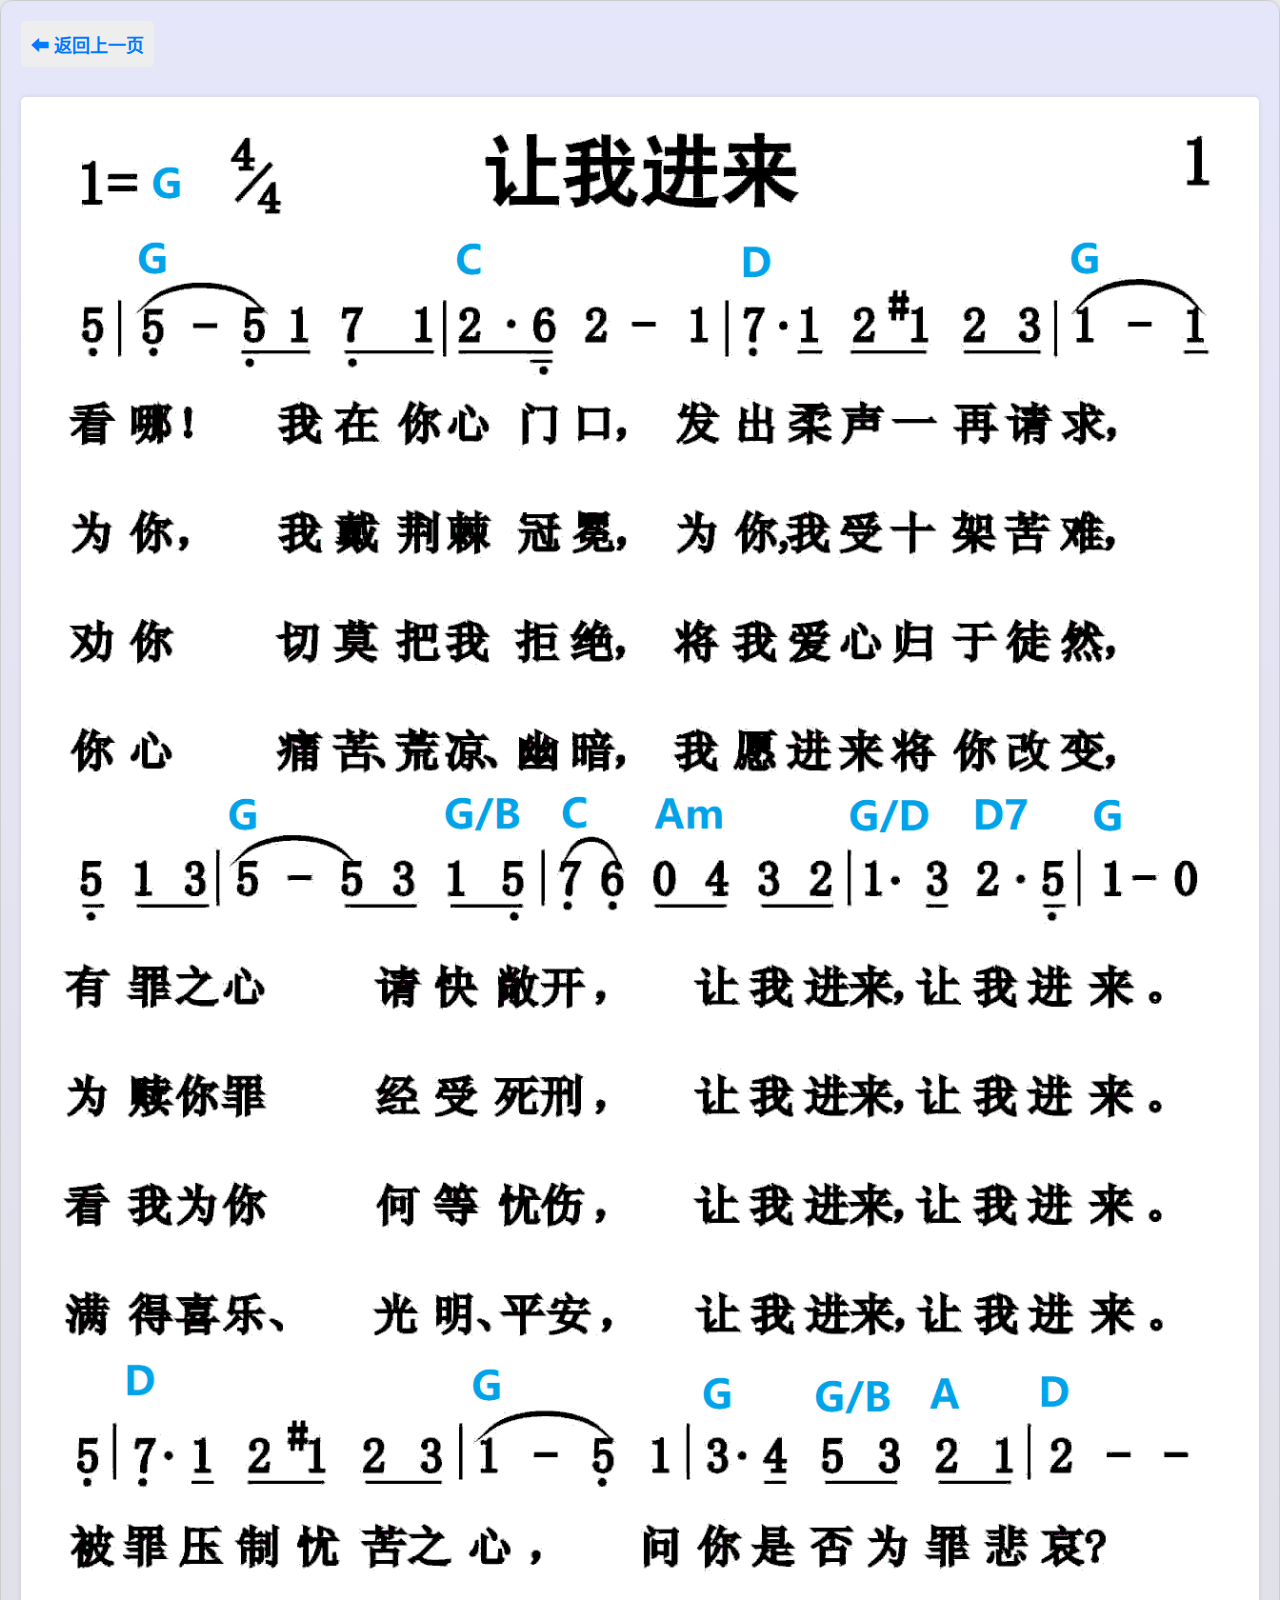
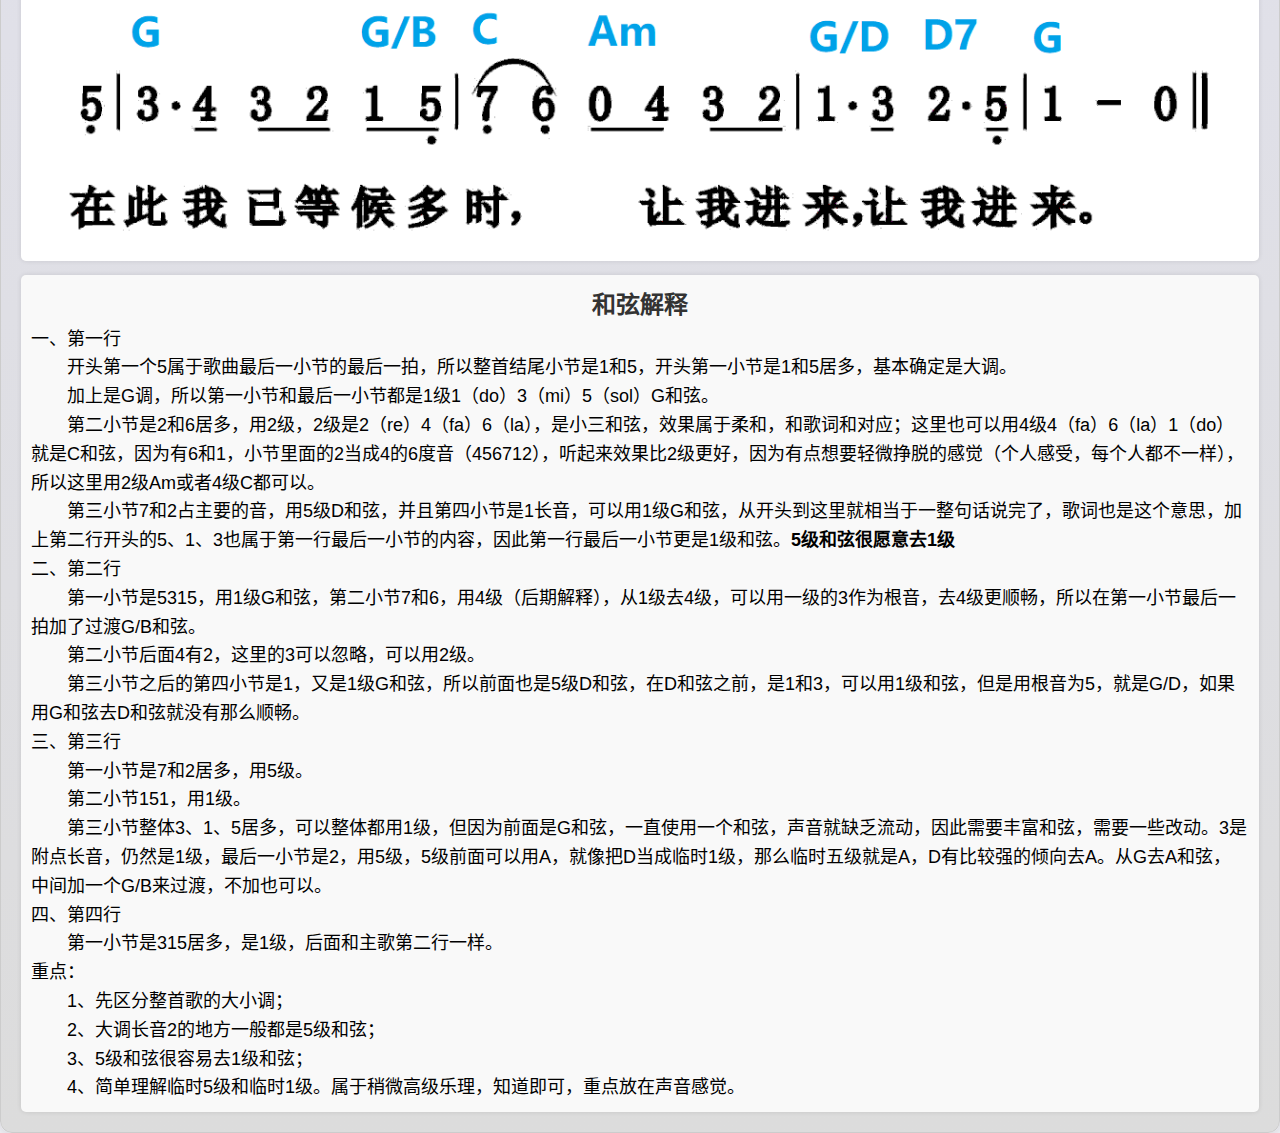
==== commit 4ba048f2: "更新song1.html" ====
--- a/songbook1/song1.html
+++ b/songbook1/song1.html
@@ -94,15 +94,26 @@
         <!-- 新的文本框 -->
         <div class="image-description">
             <h2>和弦解释</h2>
-            <p class="no-indent">一、第一行（主歌）</p>
-            <p>开头是5，结尾是1，基本确定是大调，这是G调，所以第一小节和最后一小节是G和弦。</p>
-            <p>第二小节是2和6，可以用2级，但显普通，用4级就是C和弦，听起来效果更好（这里根据个人习惯）；第三小节7和2占主要的，并且第四小节是1，这里基本都是G和弦，前面一般都是5级和弦，因此是D和弦。</p>
-            <p class="no-indent">二、第二行（主歌）</p>
-            <p>第一小节是5315，就是1级G和弦，第二小节7和6，用4级（后期解释），从1级去4级，可以用一级的3作为根音，去四级更顺畅，所以在第一小节最后一拍加了过渡G/B和弦。第二小节后面4有2，3可以忽略，就用2级，第三小节之后的第四小节是1，又是1级G和弦，所以前面也是5级D和弦，在D和弦之前，是1和3，可以用1级和弦，但是用根音为5，就是G/D。</p>
-            <p class="no-indent">三、第三行（副歌）</p>
-            <p>第一小节是7和2，用5级，第二小节151，用1级G，第三小节3有附点长音，仍然是1级，最后一小节是2，是5级D，5级前面可以用A，就像把D当成临时1级，那么临时五级就是A，声音效果很好。从G去A和弦，中间加一个G/B来过渡，不加也可以。</p>
-            <p class="no-indent">四、第四行（副歌）</p>
+            <p class="no-indent">一、第一行</p>
+            <p>开头第一个5属于歌曲最后一小节的最后一拍，所以整首结尾小节是1和5，开头第一小节是1和5居多，基本确定是大调。</p>
+            <p>加上是G调，所以第一小节和最后一小节都是1级1（do）3（mi）5（sol）G和弦。</p>
+            <p>第二小节是2和6居多，用2级，2级是2（re）4（fa）6（la），是小三和弦，效果属于柔和，和歌词和对应；这里也可以用4级4（fa）6（la）1（do）就是C和弦，因为有6和1，小节里面的2当成4的6度音（456712），听起来效果比2级更好，因为有点想要轻微挣脱的感觉（个人感受，每个人都不一样），所以这里用2级Am或者4级C都可以。</p>
+            <p>第三小节7和2占主要的音，用5级D和弦，并且第四小节是1长音，可以用1级G和弦，从开头到这里就相当于一整句话说完了，歌词也是这个意思，加上第二行开头的5、1、3也属于第一行最后一小节的内容，因此第一行最后一小节更是1级和弦。<strong>5级和弦很愿意去1级</strong></p>
+            <p class="no-indent">二、第二行</p>
+            <p>第一小节是5315，用1级G和弦，第二小节7和6，用4级（后期解释），从1级去4级，可以用一级的3作为根音，去4级更顺畅，所以在第一小节最后一拍加了过渡G/B和弦。</p>
+            <p>第二小节后面4有2，这里的3可以忽略，可以用2级。</p>
+            <p>第三小节之后的第四小节是1，又是1级G和弦，所以前面也是5级D和弦，在D和弦之前，是1和3，可以用1级和弦，但是用根音为5，就是G/D，如果用G和弦去D和弦就没有那么顺畅。</p>
+            <p class="no-indent">三、第三行</p>
+            <p>第一小节是7和2居多，用5级。</p>
+            <p>第二小节151，用1级。</p>
+            <p>第三小节整体3、1、5居多，可以整体都用1级，但因为前面是G和弦，一直使用一个和弦，声音就缺乏流动，因此需要丰富和弦，需要一些改动。3是附点长音，仍然是1级，最后一小节是2，用5级，5级前面可以用A，就像把D当成临时1级，那么临时五级就是A，D有比较强的倾向去A。从G去A和弦，中间加一个G/B来过渡，不加也可以。</p>
+            <p class="no-indent">四、第四行</p>
             <p>第一小节是315居多，是1级，后面和主歌第二行一样。</p>
+            <p class="no-indent">重点：</p>
+            <p>1、先区分整首歌的大小调；</p>
+            <p>2、大调长音2的地方一般都是5级和弦；</p>
+            <p>3、5级和弦很容易去1级和弦；</p>
+            <p>4、简单理解临时5级和临时1级。属于稍微高级乐理，知道即可，重点放在声音感觉。</p>
         </div>
     </div>
 </body>
